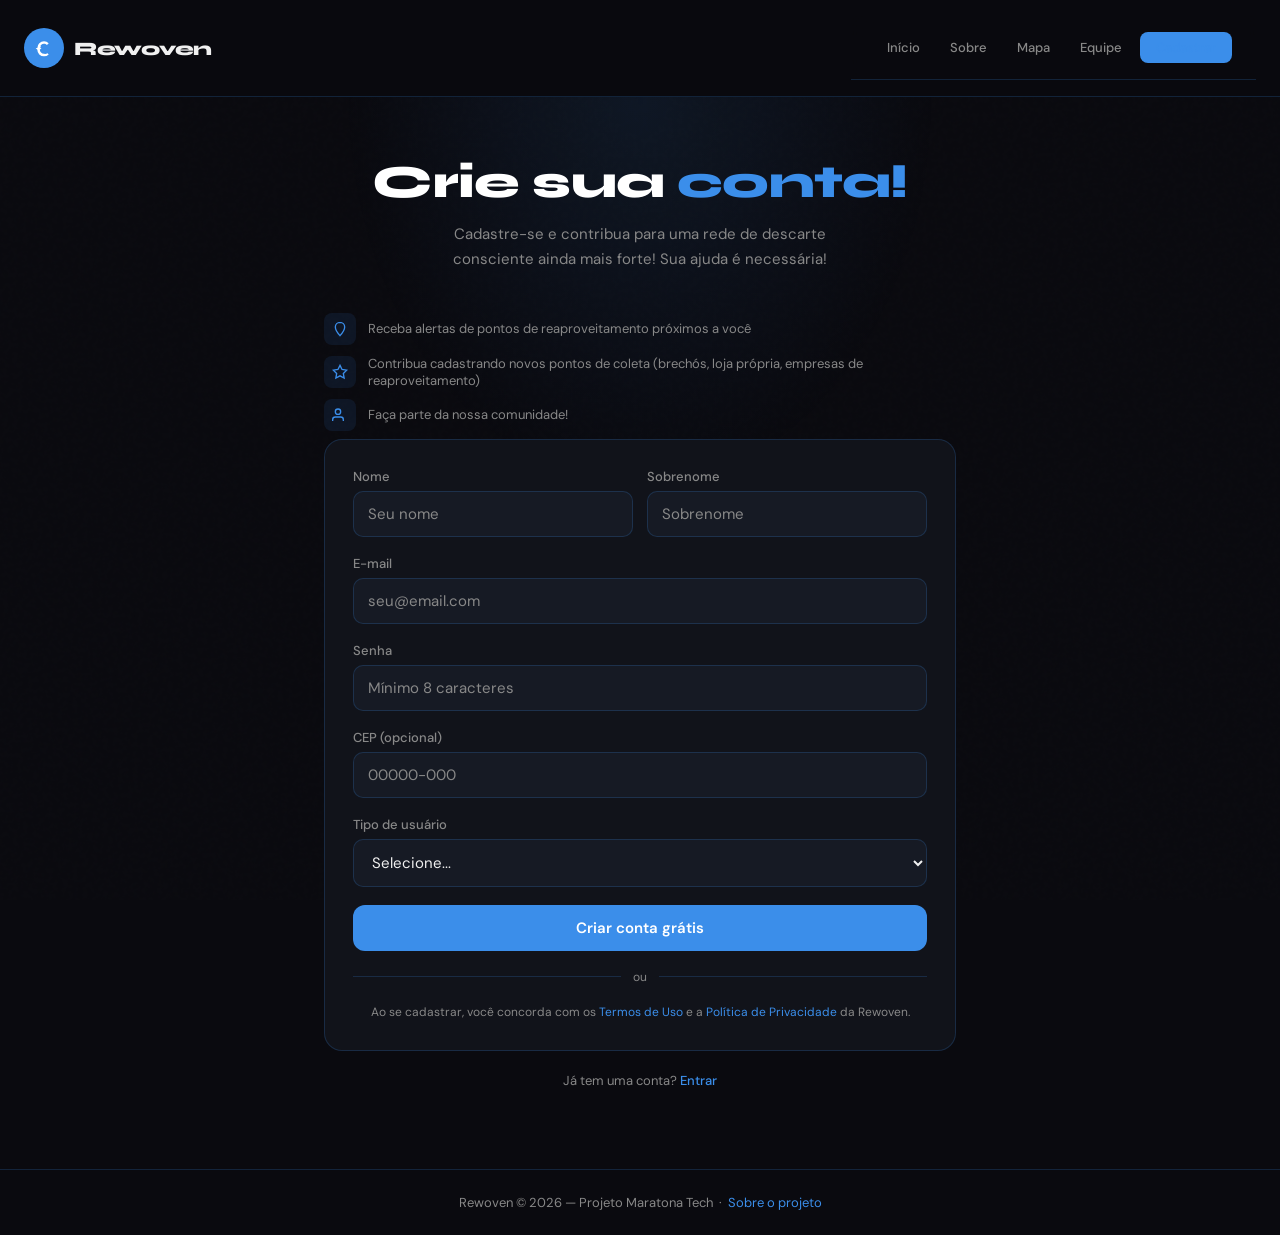
==== cadastro.html @ fe4274e1 "projeto gincana" ====
<!DOCTYPE html>
<html lang="pt-BR">
<head>
  <meta charset="UTF-8" />
  <meta name="viewport" content="width=device-width, initial-scale=1.0" />
  <title>Cadastro — Rewoven</title>
  <link href="https://fonts.googleapis.com/css2?family=Syne:wght@700;800&family=DM+Sans:wght@400;500;600&display=swap" rel="stylesheet" />
  <link rel="stylesheet" href="style.css" />
  <style>
    .form-card {
      background: var(--surface); border: 0.5px solid var(--border);
      border-radius: 18px; padding: 28px;
      display: flex; flex-direction: column; gap: 18px;
      animation: fadeUp 0.5s ease both;
    }
    .form-row { display: grid; grid-template-columns: 1fr 1fr; gap: 14px; }
    .divider {
      display: flex; align-items: center; gap: 12px;
      font-size: 12px; color: var(--muted);
    }
    .divider::before, .divider::after {
      content: ''; flex: 1; height: 0.5px; background: var(--border);
    }
    .btn-full { width: 100%; justify-content: center; }
    .terms { font-size: 12px; color: var(--muted); text-align: center; line-height: 1.6; }
    .terms a { color: var(--blue); text-decoration: none; }
    .benefit-row {
      display: flex; flex-direction: column; gap: 10px; margin-bottom: 8px;
      animation: fadeUp 0.5s 0.05s ease both;
    }
    .benefit {
      display: flex; align-items: center; gap: 12px;
      font-size: 13px; color: var(--muted);
    }
    .benefit-icon {
      width: 32px; height: 32px; border-radius: 8px; flex-shrink: 0;
      background: rgba(59,142,234,0.1); display: flex; align-items: center; justify-content: center;
    }
    .benefit-icon svg { width: 16px; height: 16px; stroke: var(--blue); fill: none; stroke-width: 2; }
    .login-link {
      text-align: center; font-size: 13px; color: var(--muted);
      animation: fadeUp 0.5s 0.3s ease both;
    }
    .login-link a { color: var(--blue); text-decoration: none; font-weight: 500; }

    /* success screen */
    .success-screen {
      display: none; text-align: center; padding: 40px 20px;
      animation: fadeUp 0.5s ease both;
    }
    .success-icon {
      width: 64px; height: 64px; border-radius: 50%;
      background: rgba(29,158,117,0.15); display: flex; align-items: center; justify-content: center;
      margin: 0 auto 20px;
    }
    .success-icon svg { width: 32px; height: 32px; stroke: #1D9E75; fill: none; stroke-width: 2.5; }
    .success-screen h3 { font-family: 'Syne', sans-serif; font-size: 22px; font-weight: 800; color: #fff; margin-bottom: 10px; }
    .success-screen p { font-size: 14px; color: var(--muted); margin-bottom: 24px; }
  </style>
</head>
<body>

  <nav>
    <a class="nav-logo" href="index.html">
      <div class="logo-icon">
        <svg viewBox="0 0 24 24"><path d="M17.65 6.35A7.96 7.96 0 0 0 12 4a8 8 0 0 0-8 8H2l3.5 3.5L9 12H7a5 5 0 0 1 5-5c1.38 0 2.63.56 3.54 1.46L17.65 6.35zM12 19a5 5 0 0 1-5-5c0-1.38.56-2.63 1.46-3.54L6.35 8.35A7.96 7.96 0 0 0 4 14a8 8 0 0 0 8 8 7.97 7.97 0 0 0 5.65-2.35l-1.42-1.42A5.01 5.01 0 0 1 12 19z"/></svg>
      </div>
      <span class="logo-name">Rewoven</span>
    </a>
    <nav class="nav-links">
      <a href="index.html">Início</a>
      <a href="sobre.html">Sobre</a>
      <a href="mapa.html">Mapa</a>
      <a href="equipe.html">Equipe</a>
      <a href="cadastro.html" class="btn-nav active">Cadastrar</a>
    </nav>
  </nav>

  <div class="page-header">
    <h1>Crie sua <span>conta!</span></h1>
    <p>Cadastre-se e contribua para uma rede de descarte consciente ainda mais forte! Sua ajuda é necessária!</p>
  </div>

  <div class="content">

    <div class="benefit-row">
      <div class="benefit">
        <div class="benefit-icon"><svg viewBox="0 0 24 24"><path d="M12 2C8.13 2 5 5.13 5 9c0 5.25 7 13 7 13s7-7.75 7-13c0-3.87-3.13-7-7-7z"/></svg></div>
        Receba alertas de pontos de reaproveitamento próximos a você
      </div>
      <div class="benefit">
        <div class="benefit-icon"><svg viewBox="0 0 24 24"><path d="M12 2l3.09 6.26L22 9.27l-5 4.87 1.18 6.88L12 17.77l-6.18 3.25L7 14.14 2 9.27l6.91-1.01L12 2z"/></svg></div>
        Contribua cadastrando novos pontos de coleta (brechós, loja própria, empresas de reaproveitamento)
      </div>
      <div class="benefit">
        <div class="benefit-icon"><svg viewBox="0 0 24 24"><path d="M17 21v-2a4 4 0 0 0-4-4H5a4 4 0 0 0-4 4v2"/><circle cx="9" cy="7" r="4"/></svg></div>
        Faça parte da nossa comunidade!
      </div>
    </div>

    <!-- Form -->
    <div id="form-wrapper">
      <div class="form-card">

        <div class="form-row">
          <div class="form-group">
            <label>Nome</label>
            <input type="text" placeholder="Seu nome" id="nome" />
          </div>
          <div class="form-group">
            <label>Sobrenome</label>
            <input type="text" placeholder="Sobrenome" id="sobrenome" />
          </div>
        </div>

        <div class="form-group">
          <label>E-mail</label>
          <input type="email" placeholder="seu@email.com" id="email" />
        </div>

        <div class="form-group">
          <label>Senha</label>
          <input type="password" placeholder="Mínimo 8 caracteres" id="senha" />
        </div>

        <div class="form-group">
          <label>CEP (opcional)</label>
          <input type="text" placeholder="00000-000" id="cep" maxlength="9" />
        </div>

        <div class="form-group">
          <label>Tipo de usuário</label>
          <select id="tipo">
            <option value="">Selecione...</option>
            <option value="pessoa">Pessoa física</option>
            <option value="empresa">Empresa / Organização</option>
            <option value="coletor">Ponto de coleta</option>
          </select>
        </div>

        <button class="btn btn-primary btn-full" onclick="cadastrar()">
          Criar conta grátis
        </button>

        <div class="divider">ou</div>

        <p class="terms">
          Ao se cadastrar, você concorda com os <a href="#">Termos de Uso</a> e a <a href="#">Política de Privacidade</a> da Rewoven.
        </p>

      </div>
    </div>

    <!-- Success screen (hidden) -->
    <div class="success-screen" id="success-screen">
      <div class="success-icon">
        <svg viewBox="0 0 24 24"><path d="M20 6L9 17l-5-5"/></svg>
      </div>
      <h3>Conta criada!</h3>
      <p>Bem-vindo(a) a Rewoven. Verifique seu e-mail para ativar a conta.</p>
      <a href="mapa.html" class="btn btn-primary" style="display:inline-flex;">Ver pontos de coleta →</a>
    </div>

    <br>
    <p class="login-link">Já tem uma conta? <a href="#">Entrar</a></p>

  </div>

  <footer>
    <p>Rewoven &copy; 2026 — Projeto Maratona Tech &nbsp;·&nbsp; <a href="sobre.html">Sobre o projeto</a></p>
  </footer>

  <script>
    // CEP mask
    document.getElementById('cep').addEventListener('input', function() {
      let v = this.value.replace(/\D/g, '').slice(0, 8);
      if (v.length > 5) v = v.slice(0,5) + '-' + v.slice(5);
      this.value = v;
    });

    function cadastrar() {
      const nome = document.getElementById('nome').value.trim();
      const email = document.getElementById('email').value.trim();
      const senha = document.getElementById('senha').value;
      const tipo = document.getElementById('tipo').value;

      if (!nome || !email || !senha || !tipo) {
        alert('Por favor, preencha todos os campos obrigatórios.');
        return;
      }
      if (senha.length < 8) {
        alert('A senha deve ter pelo menos 8 caracteres.');
        return;
      }

      document.getElementById('form-wrapper').style.display = 'none';
      document.getElementById('success-screen').style.display = 'block';
    }
  </script>

</body>
</html>
---- style.css ----
*, *::before, *::after { box-sizing: border-box; margin: 0; padding: 0; }

:root {
  --blue: #3b8eea;
  --blue-dark: #2272cc;
  --bg: #0a0a0f;
  --surface: #11131a;
  --surface2: #161a24;
  --border: rgba(59, 142, 234, 0.2);
  --text: #f0f0f0;
  --muted: #888;
}

html { scroll-behavior: smooth; }

body {
  background-color: var(--bg);
  color: var(--text);
  font-family: 'DM Sans', sans-serif;
  min-height: 100vh;
  overflow-x: hidden;
}

body::before {
  content: '';
  position: fixed;
  inset: 0;
  background-image: url("data:image/svg+xml,%3Csvg viewBox='0 0 200 200' xmlns='http://www.w3.org/2000/svg'%3E%3Cfilter id='n'%3E%3CfeTurbulence type='fractalNoise' baseFrequency='0.9' numOctaves='4' stitchTiles='stitch'/%3E%3C/filter%3E%3Crect width='100%25' height='100%25' filter='url(%23n)' opacity='0.04'/%3E%3C/svg%3E");
  pointer-events: none;
  z-index: 0;
  opacity: 0.35;
}

/* ── NAV ── */
nav {
  position: sticky; top: 0; z-index: 100;
  display: flex; align-items: center; justify-content: space-between;
  padding: 16px 24px;
  background: rgba(10,10,15,0.92);
  backdrop-filter: blur(14px);
  border-bottom: 0.5px solid var(--border);
}

.nav-logo { display: flex; align-items: center; gap: 10px; text-decoration: none; }

.logo-icon {
  width: 40px; height: 40px;
  background: var(--blue); border-radius: 50%;
  display: flex; align-items: center; justify-content: center; flex-shrink: 0;
}
.logo-icon svg { width: 20px; height: 20px; fill: white; }

.logo-name {
  font-family: 'Syne', sans-serif; font-weight: 800;
  font-size: 19px; color: var(--text); letter-spacing: -0.3px;
}

/* hamburger → links desktop */
.nav-links {
  display: flex; align-items: center; gap: 6px;
}
.nav-links a {
  font-size: 13px; font-weight: 500; color: var(--muted);
  text-decoration: none; padding: 6px 12px; border-radius: 8px;
  transition: color 0.2s, background 0.2s;
}
.nav-links a:hover { color: var(--text); background: rgba(255,255,255,0.05); }
.nav-links a.active { color: var(--blue); }
.nav-links .btn-nav {
  background: var(--blue); color: #fff; padding: 7px 16px; border-radius: 8px;
}
.nav-links .btn-nav:hover { background: var(--blue-dark); color: #fff; }

/* ── PAGE HEADER ── */
.page-header {
  position: relative; z-index: 1;
  padding: 60px 28px 40px;
  text-align: center;
}
.page-header::before {
  content: '';
  position: absolute; top: 0; left: 50%; transform: translateX(-50%);
  width: 600px; height: 400px;
  background: radial-gradient(ellipse at center top, rgba(59,142,234,0.1) 0%, transparent 70%);
  pointer-events: none; z-index: -1;
}
.page-header h1 {
  font-family: 'Syne', sans-serif; font-weight: 800;
  font-size: clamp(30px, 7vw, 46px); line-height: 1.1;
  letter-spacing: -0.8px; color: #fff;
  animation: fadeUp 0.5s ease both;
}
.page-header h1 span { color: var(--blue); }
.page-header p {
  margin-top: 14px; font-size: 15px; line-height: 1.7;
  color: var(--muted); max-width: 400px; margin-left: auto; margin-right: auto;
  animation: fadeUp 0.5s 0.1s ease both;
}

/* ── CONTENT ── */
.content { position: relative; z-index: 1; padding: 0 24px 80px; max-width: 680px; margin: 0 auto; }

/* ── CARD ── */
.card {
  background: var(--surface); border: 0.5px solid var(--border);
  border-radius: 16px; padding: 24px;
  animation: fadeUp 0.5s ease both;
}

/* ── BUTTON ── */
.btn {
  display: inline-flex; align-items: center; gap: 8px;
  padding: 13px 24px; border-radius: 12px;
  font-family: 'DM Sans', sans-serif; font-size: 15px; font-weight: 600;
  cursor: pointer; transition: background 0.2s, transform 0.15s; text-decoration: none;
  border: none;
}
.btn-primary { background: var(--blue); color: #fff; }
.btn-primary:hover { background: var(--blue-dark); }
.btn-ghost {
  background: rgba(59,142,234,0.08); color: var(--blue);
  border: 1px solid var(--border);
}
.btn-ghost:hover { background: rgba(59,142,234,0.15); }
.btn:active { transform: scale(0.98); }

/* ── FORM ── */
.form-group { display: flex; flex-direction: column; gap: 6px; }
.form-group label { font-size: 13px; font-weight: 500; color: var(--muted); }
.form-group input, .form-group select, .form-group textarea {
  background: var(--surface2); border: 0.5px solid var(--border);
  border-radius: 10px; padding: 12px 14px;
  font-family: 'DM Sans', sans-serif; font-size: 15px; color: var(--text);
  outline: none; transition: border-color 0.2s;
  width: 100%;
}
.form-group input:focus, .form-group select:focus, .form-group textarea:focus {
  border-color: var(--blue);
}
.form-group input::placeholder, .form-group textarea::placeholder { color: var(--muted); }
.form-group select option { background: #1a1f2e; }

/* ── FOOTER ── */
footer {
  position: relative; z-index: 1;
  text-align: center; padding: 24px;
  border-top: 0.5px solid var(--border);
  font-size: 13px; color: var(--muted);
}
footer a { color: var(--blue); text-decoration: none; }

/* ── ANIMATIONS ── */
@keyframes fadeUp {
  from { opacity: 0; transform: translateY(18px); }
  to { opacity: 1; transform: translateY(0); }
}
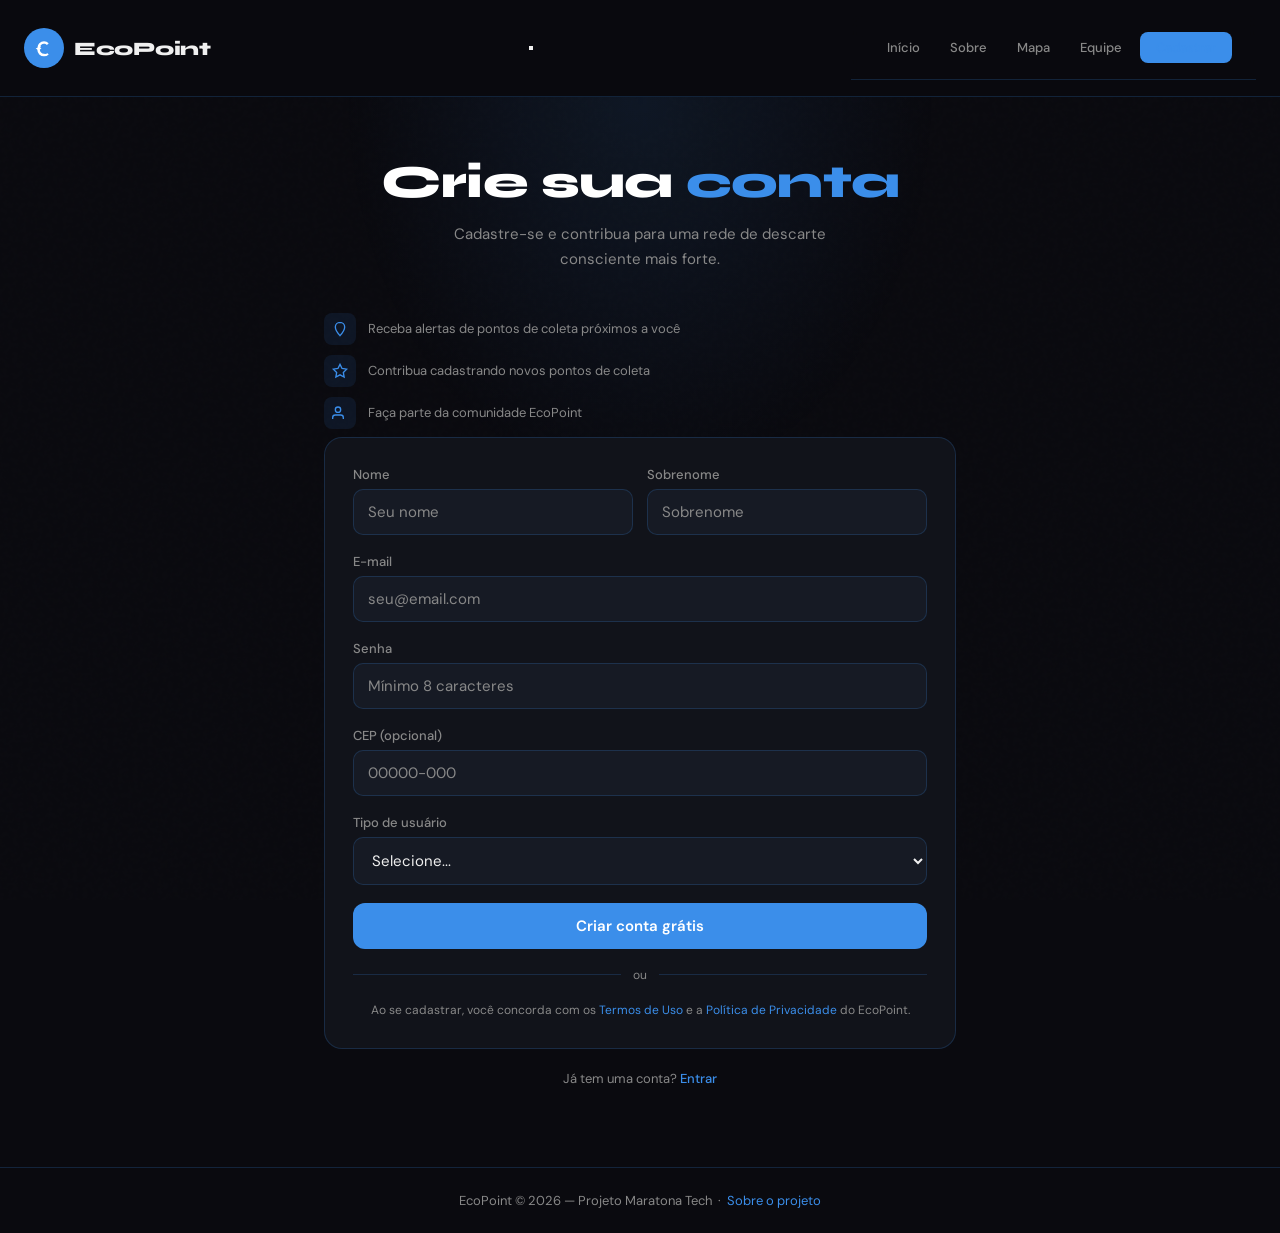
==== commit 5b4c9456: "cadastro.html" ====
--- a/cadastro.html
+++ b/cadastro.html
@@ -3,7 +3,7 @@
 <head>
   <meta charset="UTF-8" />
   <meta name="viewport" content="width=device-width, initial-scale=1.0" />
-  <title>Cadastro — Rewoven</title>
+  <title>Cadastro — EcoPoint</title>
   <link href="https://fonts.googleapis.com/css2?family=Syne:wght@700;800&family=DM+Sans:wght@400;500;600&display=swap" rel="stylesheet" />
   <link rel="stylesheet" href="style.css" />
   <style>
@@ -65,8 +65,11 @@
       <div class="logo-icon">
         <svg viewBox="0 0 24 24"><path d="M17.65 6.35A7.96 7.96 0 0 0 12 4a8 8 0 0 0-8 8H2l3.5 3.5L9 12H7a5 5 0 0 1 5-5c1.38 0 2.63.56 3.54 1.46L17.65 6.35zM12 19a5 5 0 0 1-5-5c0-1.38.56-2.63 1.46-3.54L6.35 8.35A7.96 7.96 0 0 0 4 14a8 8 0 0 0 8 8 7.97 7.97 0 0 0 5.65-2.35l-1.42-1.42A5.01 5.01 0 0 1 12 19z"/></svg>
       </div>
-      <span class="logo-name">Rewoven</span>
+      <span class="logo-name">EcoPoint</span>
     </a>
+    <button class="nav-hamburger" id="hamburger" aria-label="Menu" onclick="toggleMenu()">
+      <span></span><span></span><span></span>
+    </button>
     <nav class="nav-links">
       <a href="index.html">Início</a>
       <a href="sobre.html">Sobre</a>
@@ -77,8 +80,8 @@
   </nav>
 
   <div class="page-header">
-    <h1>Crie sua <span>conta!</span></h1>
-    <p>Cadastre-se e contribua para uma rede de descarte consciente ainda mais forte! Sua ajuda é necessária!</p>
+    <h1>Crie sua <span>conta</span></h1>
+    <p>Cadastre-se e contribua para uma rede de descarte consciente mais forte.</p>
   </div>
 
   <div class="content">
@@ -86,15 +89,15 @@
     <div class="benefit-row">
       <div class="benefit">
         <div class="benefit-icon"><svg viewBox="0 0 24 24"><path d="M12 2C8.13 2 5 5.13 5 9c0 5.25 7 13 7 13s7-7.75 7-13c0-3.87-3.13-7-7-7z"/></svg></div>
-        Receba alertas de pontos de reaproveitamento próximos a você
+        Receba alertas de pontos de coleta próximos a você
       </div>
       <div class="benefit">
         <div class="benefit-icon"><svg viewBox="0 0 24 24"><path d="M12 2l3.09 6.26L22 9.27l-5 4.87 1.18 6.88L12 17.77l-6.18 3.25L7 14.14 2 9.27l6.91-1.01L12 2z"/></svg></div>
-        Contribua cadastrando novos pontos de coleta (brechós, loja própria, empresas de reaproveitamento)
+        Contribua cadastrando novos pontos de coleta
       </div>
       <div class="benefit">
         <div class="benefit-icon"><svg viewBox="0 0 24 24"><path d="M17 21v-2a4 4 0 0 0-4-4H5a4 4 0 0 0-4 4v2"/><circle cx="9" cy="7" r="4"/></svg></div>
-        Faça parte da nossa comunidade!
+        Faça parte da comunidade EcoPoint
       </div>
     </div>
 
@@ -145,7 +148,7 @@
         <div class="divider">ou</div>
 
         <p class="terms">
-          Ao se cadastrar, você concorda com os <a href="#">Termos de Uso</a> e a <a href="#">Política de Privacidade</a> da Rewoven.
+          Ao se cadastrar, você concorda com os <a href="#">Termos de Uso</a> e a <a href="#">Política de Privacidade</a> do EcoPoint.
         </p>
 
       </div>
@@ -157,7 +160,7 @@
         <svg viewBox="0 0 24 24"><path d="M20 6L9 17l-5-5"/></svg>
       </div>
       <h3>Conta criada!</h3>
-      <p>Bem-vindo(a) a Rewoven. Verifique seu e-mail para ativar a conta.</p>
+      <p>Bem-vindo(a) ao EcoPoint. Verifique seu e-mail para ativar a conta.</p>
       <a href="mapa.html" class="btn btn-primary" style="display:inline-flex;">Ver pontos de coleta →</a>
     </div>
 
@@ -167,7 +170,7 @@
   </div>
 
   <footer>
-    <p>Rewoven &copy; 2026 — Projeto Maratona Tech &nbsp;·&nbsp; <a href="sobre.html">Sobre o projeto</a></p>
+    <p>EcoPoint &copy; 2026 — Projeto Maratona Tech &nbsp;·&nbsp; <a href="sobre.html">Sobre o projeto</a></p>
   </footer>
 
   <script>
@@ -199,4 +202,4 @@
   </script>
 
 </body>
-</html>+</html>
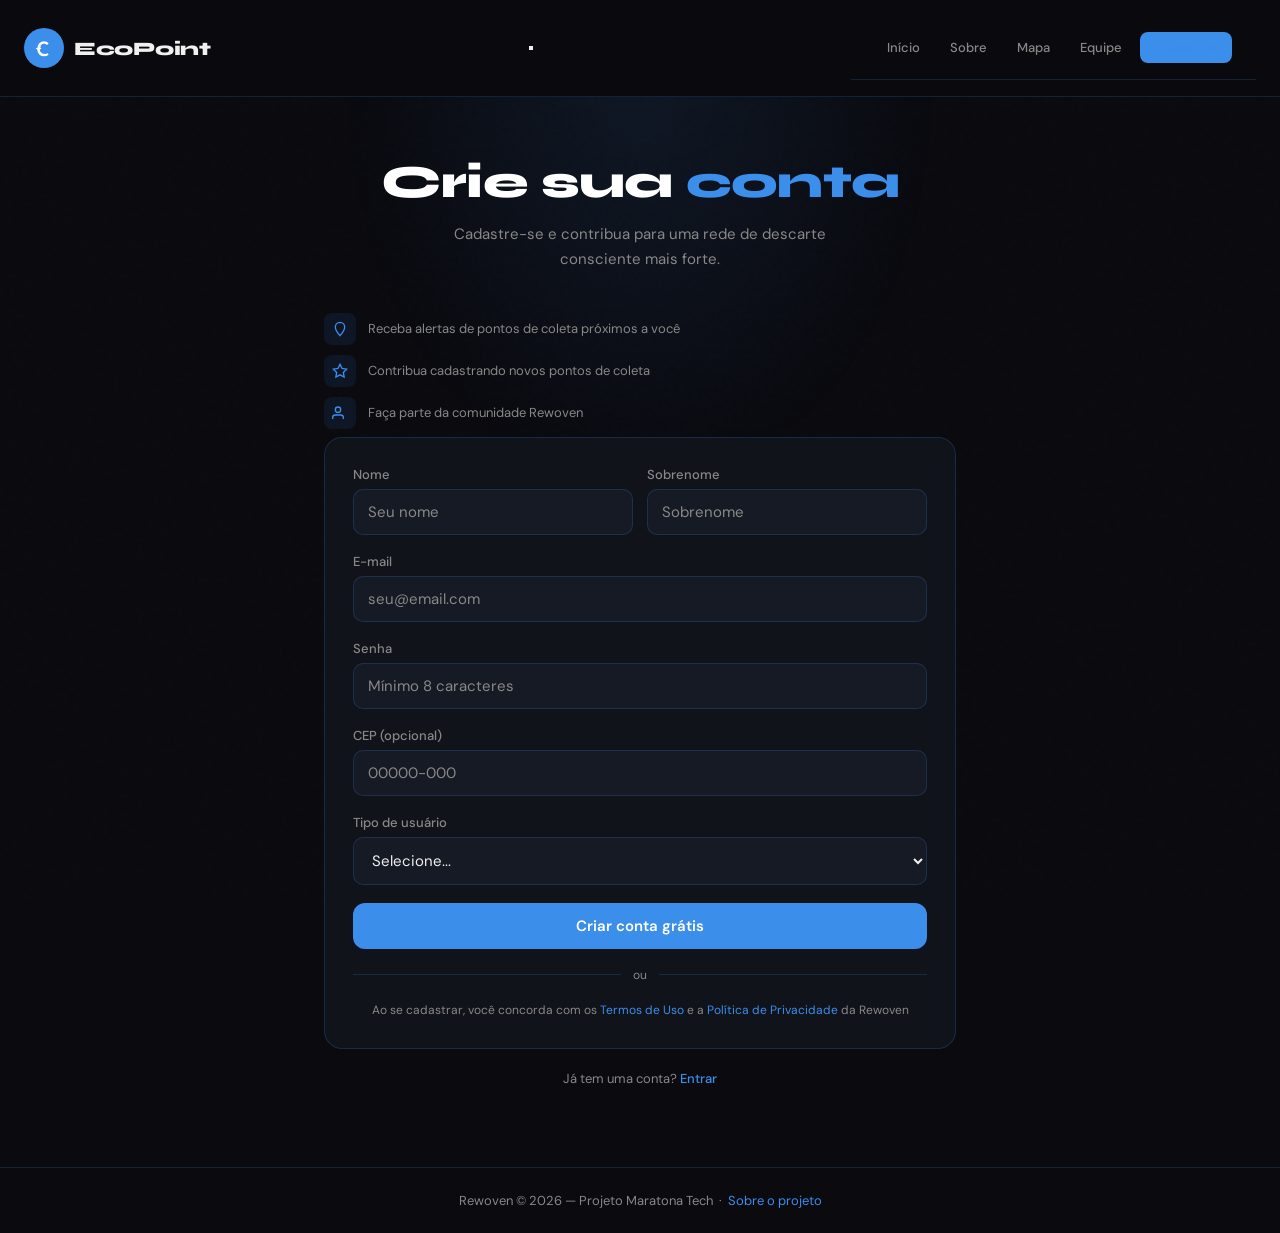
==== commit 06ddcea3: "cadastro.html" ====
--- a/cadastro.html
+++ b/cadastro.html
@@ -3,7 +3,7 @@
 <head>
   <meta charset="UTF-8" />
   <meta name="viewport" content="width=device-width, initial-scale=1.0" />
-  <title>Cadastro — EcoPoint</title>
+  <title>Cadastro — Rewoven</title>
   <link href="https://fonts.googleapis.com/css2?family=Syne:wght@700;800&family=DM+Sans:wght@400;500;600&display=swap" rel="stylesheet" />
   <link rel="stylesheet" href="style.css" />
   <style>
@@ -97,7 +97,7 @@
       </div>
       <div class="benefit">
         <div class="benefit-icon"><svg viewBox="0 0 24 24"><path d="M17 21v-2a4 4 0 0 0-4-4H5a4 4 0 0 0-4 4v2"/><circle cx="9" cy="7" r="4"/></svg></div>
-        Faça parte da comunidade EcoPoint
+        Faça parte da comunidade Rewoven
       </div>
     </div>
 
@@ -148,7 +148,7 @@
         <div class="divider">ou</div>
 
         <p class="terms">
-          Ao se cadastrar, você concorda com os <a href="#">Termos de Uso</a> e a <a href="#">Política de Privacidade</a> do EcoPoint.
+          Ao se cadastrar, você concorda com os <a href="#">Termos de Uso</a> e a <a href="#">Política de Privacidade</a> da Rewoven
         </p>
 
       </div>
@@ -160,7 +160,7 @@
         <svg viewBox="0 0 24 24"><path d="M20 6L9 17l-5-5"/></svg>
       </div>
       <h3>Conta criada!</h3>
-      <p>Bem-vindo(a) ao EcoPoint. Verifique seu e-mail para ativar a conta.</p>
+      <p>Bem-vindo(a) a Rewoven Verifique seu e-mail para ativar a conta.</p>
       <a href="mapa.html" class="btn btn-primary" style="display:inline-flex;">Ver pontos de coleta →</a>
     </div>
 
@@ -170,7 +170,7 @@
   </div>
 
   <footer>
-    <p>EcoPoint &copy; 2026 — Projeto Maratona Tech &nbsp;·&nbsp; <a href="sobre.html">Sobre o projeto</a></p>
+    <p>Rewoven &copy; 2026 — Projeto Maratona Tech &nbsp;·&nbsp; <a href="sobre.html">Sobre o projeto</a></p>
   </footer>
 
   <script>
